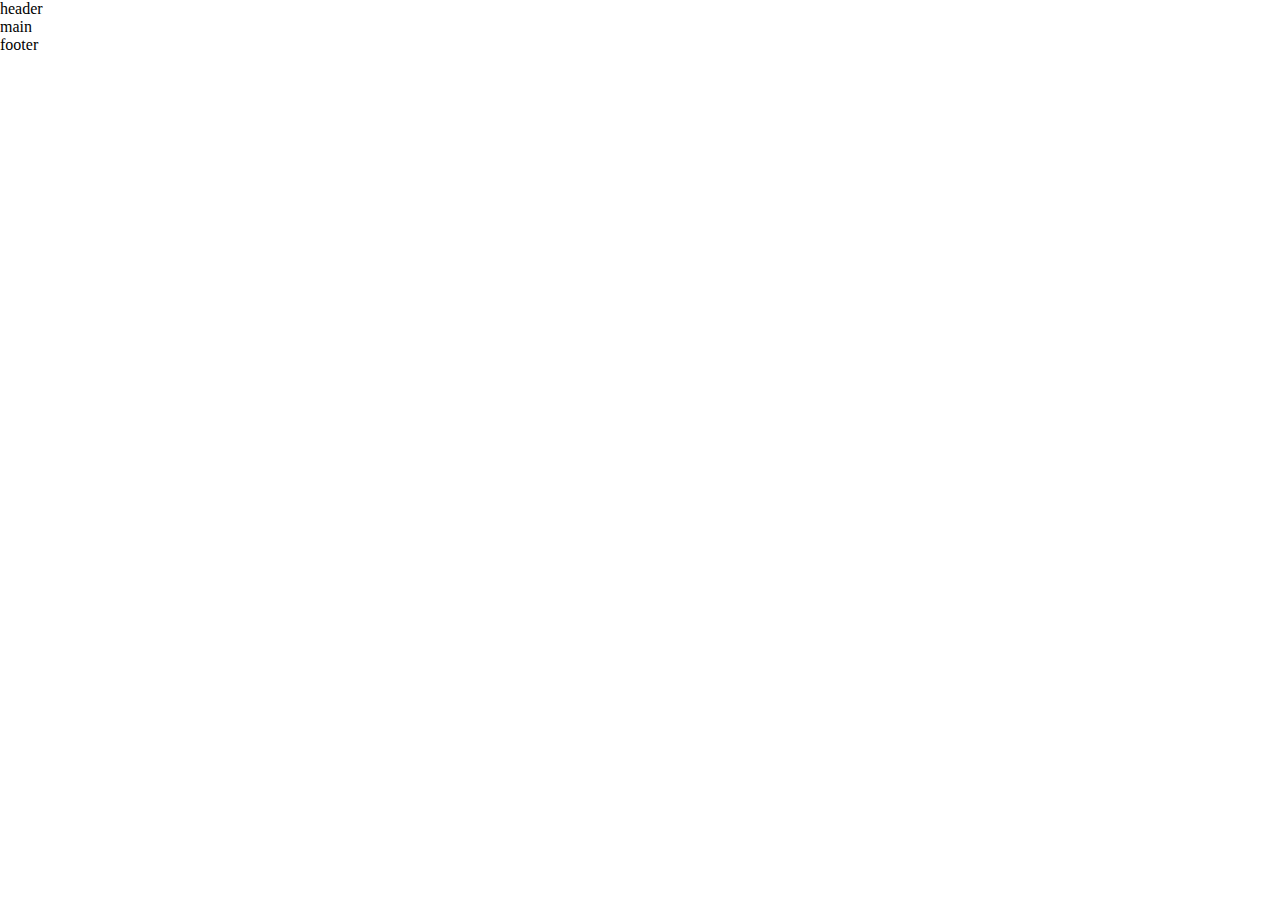
==== inde.html @ 0e10a0fa "htmlcss-dropbox" ====
<!DOCTYPE html>
<html lang="en">
<head>
  <meta charset="UTF-8">
  <meta http-equiv="X-UA-Compatible" content="IE=edge">
  <meta name="viewport" content="width=device-width, initial-scale=1.0">
  <link rel="stylesheet" href="css/style.css">
  <title>htmlcss-dropbox</title>
</head>

<body>

  <header> header </header>
  <main> main </main>
  <footer> footer </footer>
  
</body>

</html>
---- css/style.css ----
* {
  margin: 0;
  padding: 0;
  box-sizing: border-box;
}
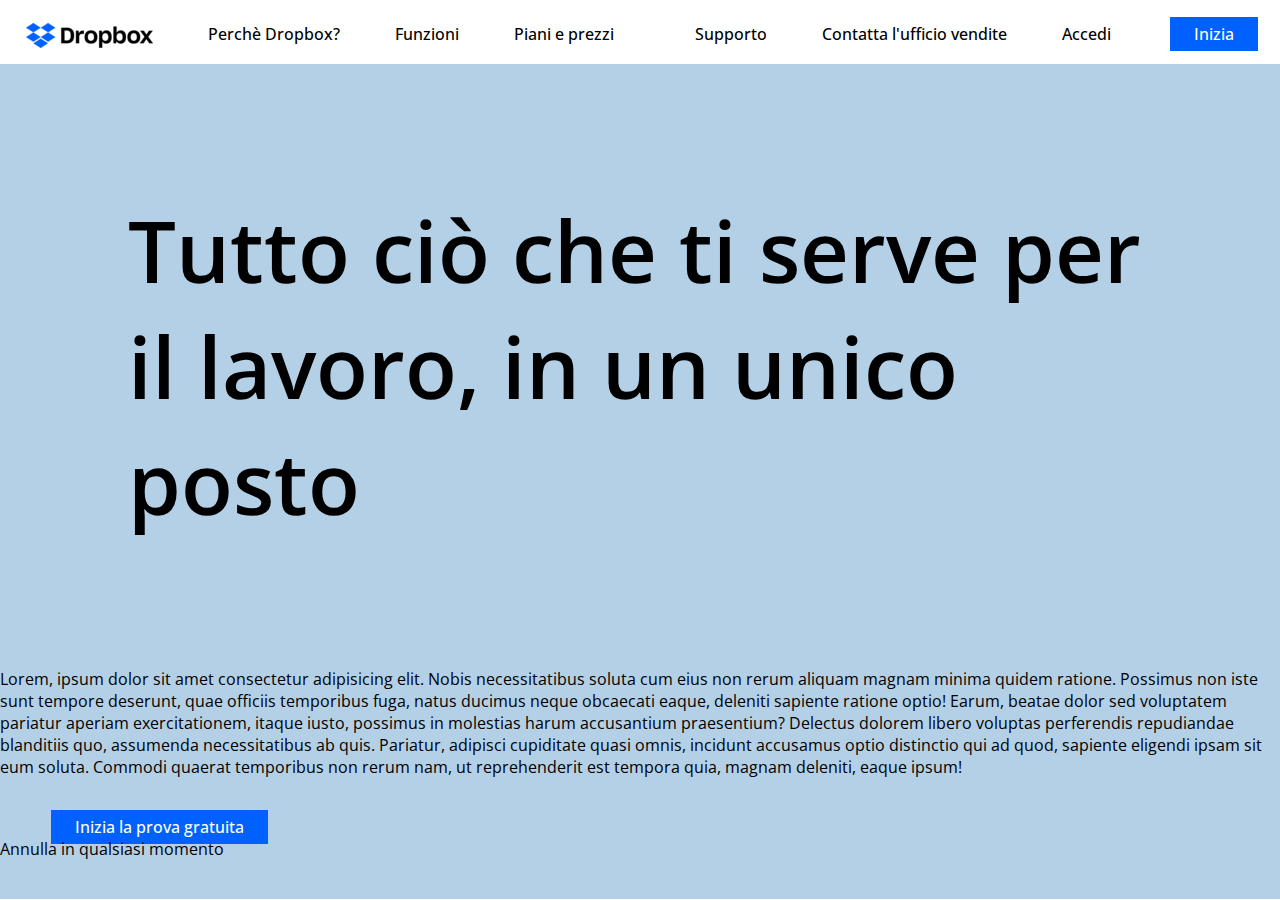
==== commit 8e4523df: "inizio jumbotron" ====
--- a/inde.html
+++ b/inde.html
@@ -4,16 +4,79 @@
   <meta charset="UTF-8">
   <meta http-equiv="X-UA-Compatible" content="IE=edge">
   <meta name="viewport" content="width=device-width, initial-scale=1.0">
+  <link rel="stylesheet" href="https://use.fontawesome.com/releases/v5.15.4/css/all.css" integrity="sha384-DyZ88mC6Up2uqS4h/KRgHuoeGwBcD4Ng9SiP4dIRy0EXTlnuz47vAwmeGwVChigm" crossorigin="anonymous">
   <link rel="stylesheet" href="css/style.css">
+  <link rel="preconnect" href="https://fonts.googleapis.com">
+  <link rel="preconnect" href="https://fonts.gstatic.com" crossorigin>
+  <link rel="preconnect" href="https://fonts.googleapis.com">
+  <link rel="preconnect" href="https://fonts.gstatic.com" crossorigin>
+  <link href="https://fonts.googleapis.com/css2?family=Open+Sans:wght@400;800&display=swap" rel="stylesheet">
+  <link href="https://fonts.googleapis.com/css2?family=Open+Sans&display=swap" rel="stylesheet">
   <title>htmlcss-dropbox</title>
 </head>
 
 <body>
 
-  <header> header </header>
-  <main> main </main>
-  <footer> footer </footer>
+  <header class="clearfix">
+    <section class="left">
+      <nav>
+        <ul>
+          <li>
+            <a class="logo" href="#">
+              <img src="img/logo-small.png" alt="Logo">
+            </a>
+          </li>
+          <li> <a href="#"> Perchè Dropbox? </a> </li>
+          <li> <a href="#"> Funzioni </a> </li>
+          <li> <a href="#"> Piani e prezzi </a> </li>
+        </ul>
+      </nav>
+    </section>
+    <section class="right">
+      <nav>
+        <ul>
+          <li> <a href="#"> Supporto </a> </li>
+          <li> <a href="#"> Contatta l'ufficio vendite </a> </li>
+          <li> <a href="#"> Accedi </a> </li>
+          <li> 
+            <div class="button">
+              <a  href="#"> Inizia </a>
+            </div>
+          </li>
+        </ul>
+       
+      </nav>
+      </section>
+  </header>
+
+  <section class="jumbotron clearfix">
+    <h1> 
+        Tutto ciò che ti serve per il lavoro, in un unico posto 
+    </h1>  
+    <div class="left-side">
+      <p>
+        Lorem, ipsum dolor sit amet consectetur adipisicing elit. Nobis necessitatibus soluta cum eius non rerum aliquam magnam minima quidem ratione. Possimus non iste sunt tempore deserunt, quae officiis temporibus fuga, natus ducimus neque obcaecati eaque, deleniti sapiente ratione optio! Earum, beatae dolor sed voluptatem pariatur aperiam exercitationem, itaque iusto, possimus in molestias harum accusantium praesentium? Delectus dolorem libero voluptas perferendis repudiandae blanditiis quo, assumenda necessitatibus ab quis. Pariatur, adipisci cupiditate quasi omnis, incidunt accusamus optio distinctio qui ad quod, sapiente eligendi ipsam sit eum soluta. Commodi quaerat temporibus non rerum nam, ut reprehenderit est tempora quia, magnam deleniti, eaque ipsum!
+      </p>
+      <div class="button">
+        <a  href="#"> Inizia la prova gratuita </a>
+      </div>
+      <p> Annulla in qualsiasi momento </p>
+      <div class="arrow">
+        <a href="#"><i class="fas fa-arrow-down"></i></a>
+      </div>
+    
+
+    </div>
+
+  
+  </section>
+
+  <main>  
+    
+  </main>
+
+  <footer>  </footer>
   
 </body>
 
-</html>
+</html>--- a/css/style.css
+++ b/css/style.css
@@ -4,3 +4,110 @@
   box-sizing: border-box;
 }
 
+html {
+  scroll-behavior: smooth;
+}
+
+body {
+  font-family: 'Open Sans', sans-serif;
+}
+
+.clearfix::after {
+  content: '';
+  display: table;
+  clear: both;
+}
+
+/* button */
+.button a{
+  color: white;
+  background-color: rgb(0,97,255);
+  padding: 6px 24px;
+}
+
+/* header */
+header {
+  position: fixed;
+  top: 0;
+  left: 0;
+  width: 100%;
+  height: 64px;
+  background-color: white;
+  z-index: 500;
+}
+
+.left, .right {
+  width: 50%;
+  line-height: 64px;
+}
+
+.left{
+  text-align: left;
+  float: left;
+}
+
+.right {
+  text-align: right;
+  float: right;
+}
+
+nav ul li{
+  display: inline-block;
+  list-style: none;
+}
+
+li, .button {
+  vertical-align: middle;
+  margin: 0 4%;
+}
+
+.logo img{
+  width: 100%;
+  vertical-align: middle;
+}
+
+a {
+  color: black;
+  font-size: 16px;
+  font-weight: 500;
+  text-decoration: none;
+}
+
+li:hover {
+  line-height: 64px;
+  border-bottom: 3px solid black;
+}
+
+/* jumbotron */
+.jumbotron {
+  width: 100%;
+  height: 100%;
+  background-color: rgb(180,208,231);
+  padding-top: 64px;
+}
+
+h1 {
+  font-size: 85px;
+  font-weight: 600;
+  margin: 10% ;
+}
+
+.arrow i {
+  font-size: 48px;
+}
+
+.left-side>p {
+  margin-bottom: 3%;
+}
+
+.left-side {
+  float:left;
+}
+
+
+
+
+
+
+
+
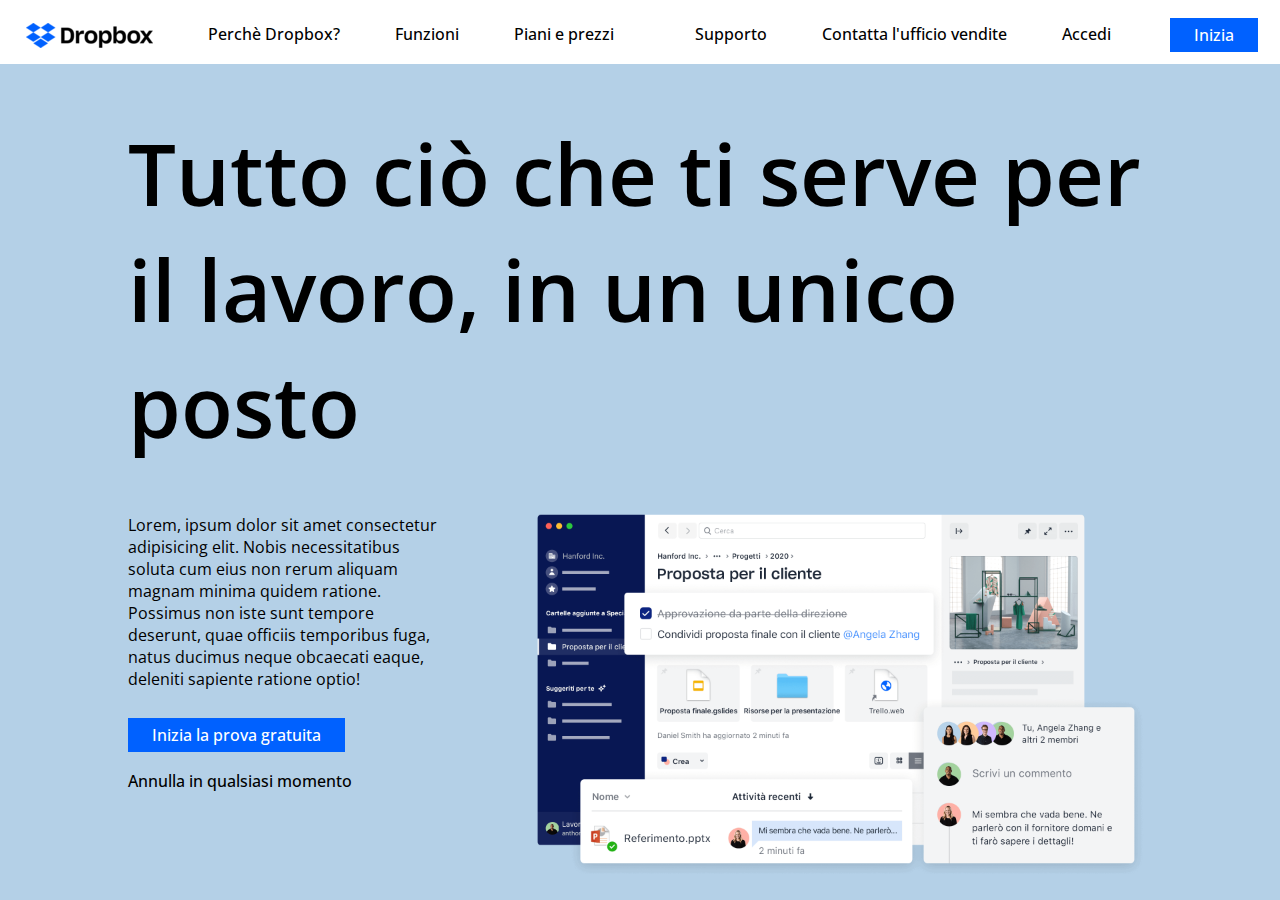
==== commit 0f6455c7: "jumbotron terminato" ====
--- a/inde.html
+++ b/inde.html
@@ -16,8 +16,10 @@
 </head>
 
 <body>
+  <!-- header -->
+  <header class="clearfix">
 
-  <header class="clearfix">
+    <!-- left secttion of the navigation bar -->
     <section class="left">
       <nav>
         <ul>
@@ -32,6 +34,8 @@
         </ul>
       </nav>
     </section>
+
+    <!-- right section of the navigation bar -->
     <section class="right">
       <nav>
         <ul>
@@ -39,36 +43,40 @@
           <li> <a href="#"> Contatta l'ufficio vendite </a> </li>
           <li> <a href="#"> Accedi </a> </li>
           <li> 
-            <div class="button">
-              <a  href="#"> Inizia </a>
-            </div>
+            <a class="button btn" href="#"> Inizia </a>
           </li>
         </ul>
-       
       </nav>
-      </section>
+    </section>
   </header>
 
+  <!-- jumbotron -->
   <section class="jumbotron clearfix">
     <h1> 
         Tutto ciò che ti serve per il lavoro, in un unico posto 
     </h1>  
-    <div class="left-side">
+
+    <!-- left side of the jumbotron with text, cta and arrow -->
+    <div class="left-jumbo">
+      <p class="text-left-jumbo">
+        Lorem, ipsum dolor sit amet consectetur adipisicing elit. Nobis necessitatibus soluta cum eius non rerum aliquam magnam minima quidem ratione. Possimus non iste sunt tempore deserunt, quae officiis temporibus fuga, natus ducimus neque obcaecati eaque, deleniti sapiente ratione optio! 
+      </p>
+      <div class="cta-jumbo">
+        <a class="button btn-jumbo" href="#"> Inizia la prova gratuita <a>
+      </div>
+      <p class="text-left-jumbo">
+        Annulla in qualsiasi momento 
       <p>
-        Lorem, ipsum dolor sit amet consectetur adipisicing elit. Nobis necessitatibus soluta cum eius non rerum aliquam magnam minima quidem ratione. Possimus non iste sunt tempore deserunt, quae officiis temporibus fuga, natus ducimus neque obcaecati eaque, deleniti sapiente ratione optio! Earum, beatae dolor sed voluptatem pariatur aperiam exercitationem, itaque iusto, possimus in molestias harum accusantium praesentium? Delectus dolorem libero voluptas perferendis repudiandae blanditiis quo, assumenda necessitatibus ab quis. Pariatur, adipisci cupiditate quasi omnis, incidunt accusamus optio distinctio qui ad quod, sapiente eligendi ipsam sit eum soluta. Commodi quaerat temporibus non rerum nam, ut reprehenderit est tempora quia, magnam deleniti, eaque ipsum!
-      </p>
-      <div class="button">
-        <a  href="#"> Inizia la prova gratuita </a>
-      </div>
-      <p> Annulla in qualsiasi momento </p>
+      
       <div class="arrow">
         <a href="#"><i class="fas fa-arrow-down"></i></a>
       </div>
-    
-
     </div>
 
-  
+    <!-- right side of the jumbotron with the big image which goes out of the frame -->
+    <div class="right-jumbo">
+      <img src="./img/jumbo.png" alt="B2C">
+    </div>
   </section>
 
   <main>  
--- a/css/style.css
+++ b/css/style.css
@@ -19,7 +19,7 @@
 }
 
 /* button */
-.button a{
+.button {
   color: white;
   background-color: rgb(0,97,255);
   padding: 6px 24px;
@@ -78,36 +78,54 @@
   border-bottom: 3px solid black;
 }
 
+.btn:hover{
+  background-color: rgba(0,97,255,.5);
+}
+
 /* jumbotron */
 .jumbotron {
   width: 100%;
-  height: 100%;
+  height: 900px;
   background-color: rgb(180,208,231);
   padding-top: 64px;
+}
+
+.left-jumbo {
+  width: 25%;
+  float: left;
+  margin-left: 10%;
+}
+
+.right-jumbo {
+  text-align: left;
+  width: 50%;
+  float: right;
+  margin-right: 10%;
+}
+
+.right-jumbo img {
+  width: 100%;
 }
 
 h1 {
   font-size: 85px;
   font-weight: 600;
-  margin: 10% ;
+  margin: 4% 10% 4% 10%;
 }
 
 .arrow i {
   font-size: 48px;
 }
 
-.left-side>p {
-  margin-bottom: 3%;
+.cta-jumbo, .btn-jumbo{
+  margin-left: 0;
+  margin-bottom: 24px;
 }
 
-.left-side {
-  float:left;
+.text-left-jumbo {
+  margin-bottom: 10%;
 }
 
-
-
-
-
-
-
-
+.btn-jumbo:hover {
+  background-color: rgba(0,97,255,.5);
+}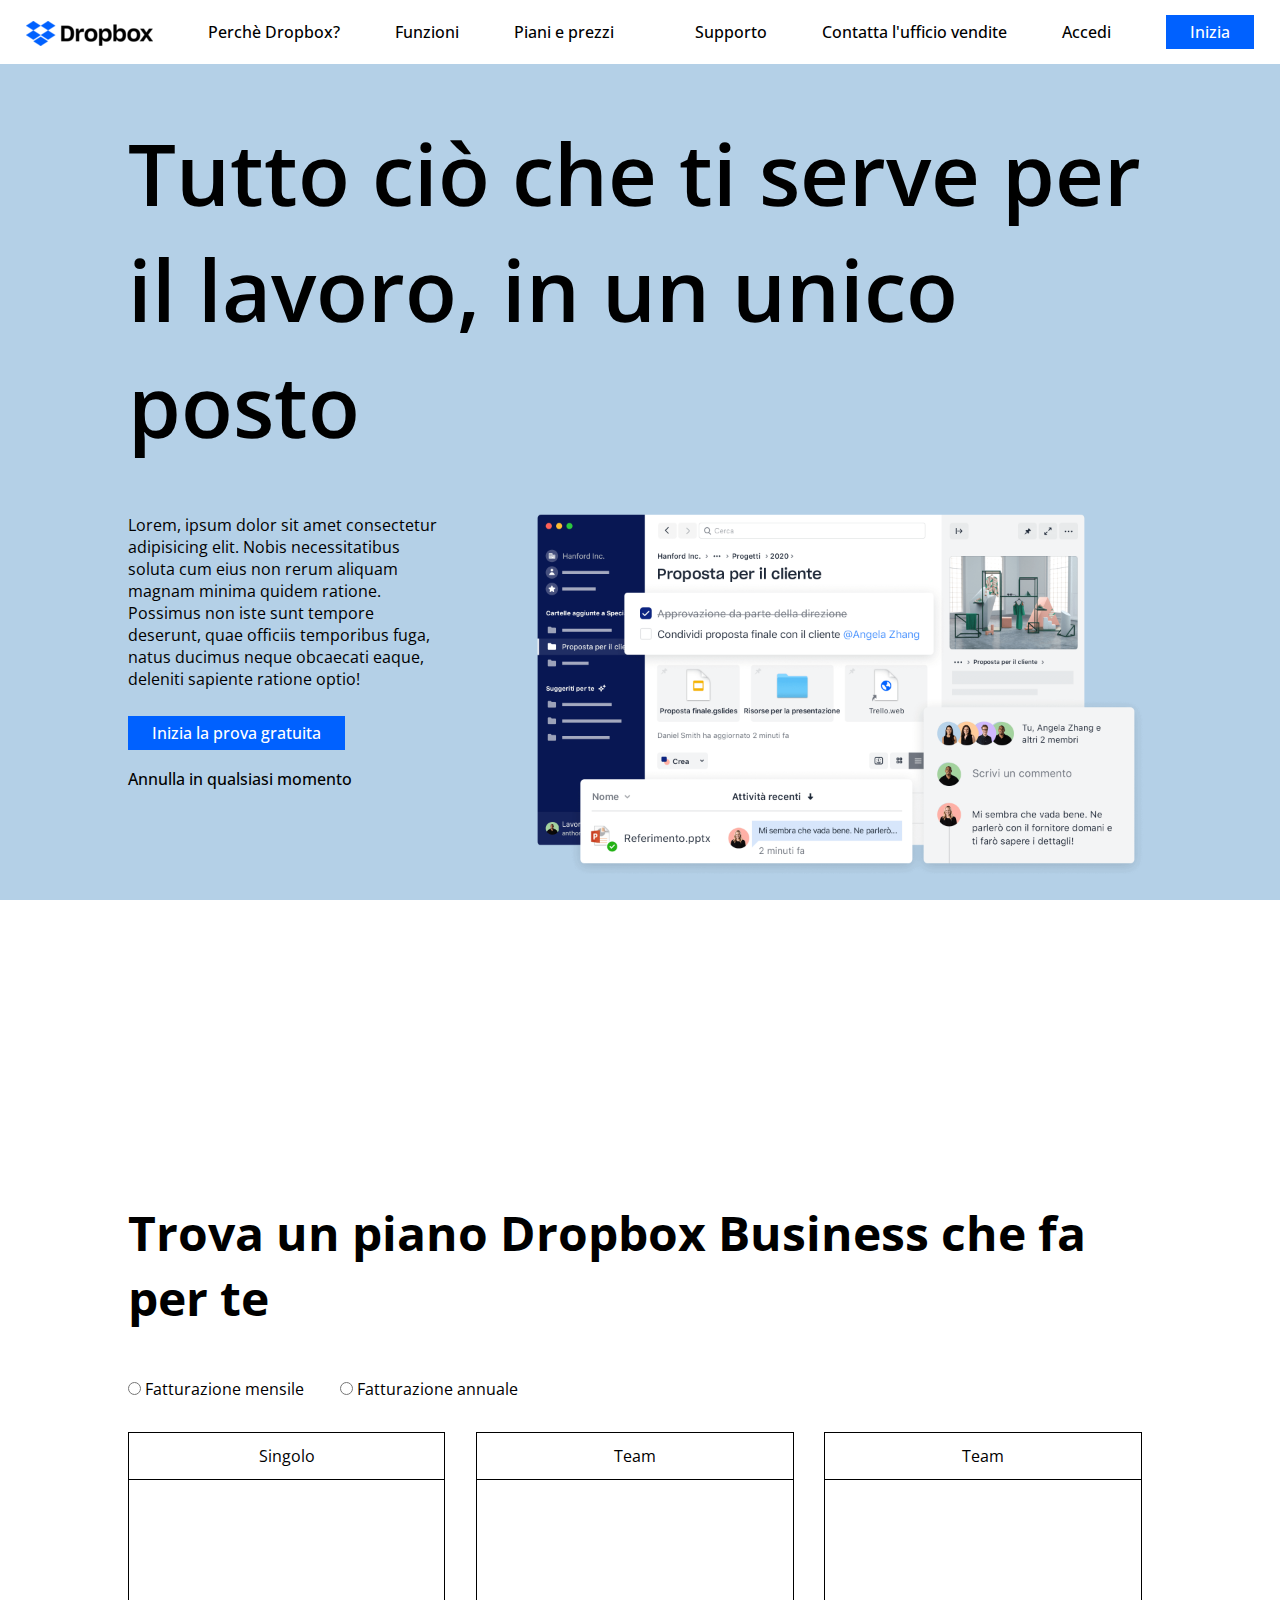
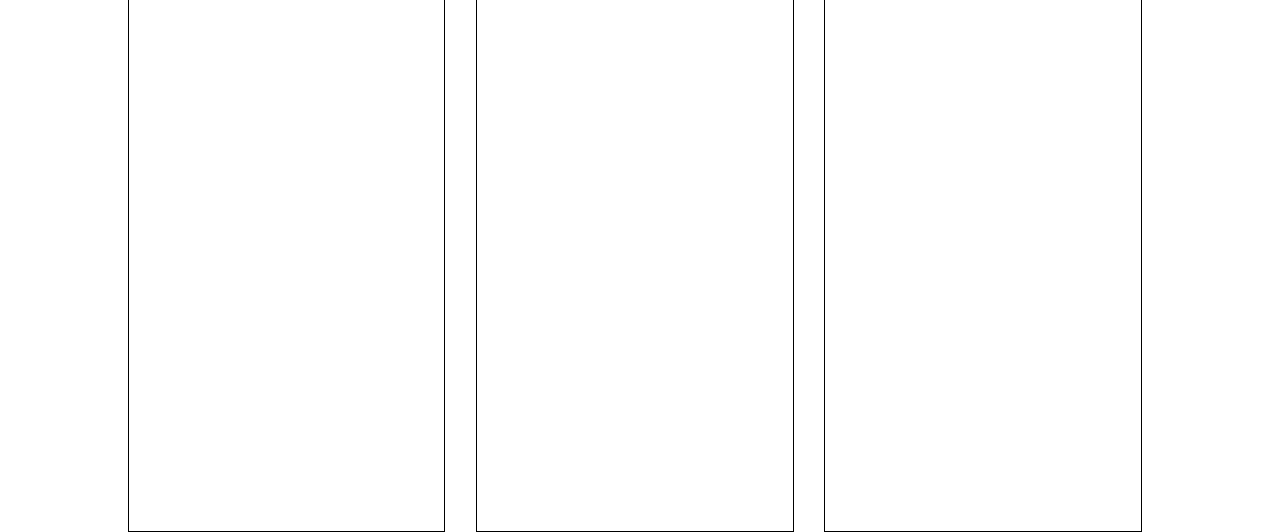
==== commit 76c16112: "colonne main" ====
--- a/inde.html
+++ b/inde.html
@@ -23,7 +23,7 @@
     <section class="left">
       <nav>
         <ul>
-          <li>
+          <li class="disabled">
             <a class="logo" href="#">
               <img src="img/logo-small.png" alt="Logo">
             </a>
@@ -42,7 +42,7 @@
           <li> <a href="#"> Supporto </a> </li>
           <li> <a href="#"> Contatta l'ufficio vendite </a> </li>
           <li> <a href="#"> Accedi </a> </li>
-          <li> 
+          <li class="disabled"> 
             <a class="button btn" href="#"> Inizia </a>
           </li>
         </ul>
@@ -79,8 +79,38 @@
     </div>
   </section>
 
+  <!-- main -->
   <main>  
-    
+    <!-- section of second title and radio buttons -->
+    <section class="top-main">
+      <h2> Trova un piano Dropbox Business che fa per te </h2>
+      <div class="choice">
+        <span><input type="radio"> Fatturazione mensile</span>
+        <span><input type="radio"> Fatturazione annuale</span>
+      </div>
+    </section>
+
+    <!-- row with inside 3 columns prices -->
+    <section class="row clearfix">
+      <div class="column col-left">
+        <div class="col-title">
+          <i class="far fa-user"></i>
+          <span>Singolo</span>
+        </div>
+      </div>
+      <div class="column col-middle">
+        <div class="col-title">
+          <i class="far fa-building"></i>
+          <span>Team</span>
+        </div>
+      </div>
+      <div class="column col-right">
+        <div class="col-title">
+          <i class="far fa-building"></i>
+          <span>Team</span>
+        </div>
+      </div>
+    </section>
   </main>
 
   <footer>  </footer>
--- a/css/style.css
+++ b/css/style.css
@@ -23,6 +23,14 @@
   color: white;
   background-color: rgb(0,97,255);
   padding: 6px 24px;
+}
+
+.button.btn:hover{
+  background-color: rgba(0,97,255,.5);
+}
+
+.button.btn-jumbo:hover {
+  background-color: rgba(0,97,255,.5);
 }
 
 /* header */
@@ -56,8 +64,7 @@
   list-style: none;
 }
 
-li, .button {
-  vertical-align: middle;
+li {
   margin: 0 4%;
 }
 
@@ -75,11 +82,11 @@
 
 li:hover {
   line-height: 64px;
-  border-bottom: 3px solid black;
+  border-bottom: 4px solid black;
 }
 
-.btn:hover{
-  background-color: rgba(0,97,255,.5);
+.disabled {
+  border-bottom: none !important; 
 }
 
 /* jumbotron */
@@ -126,6 +133,49 @@
   margin-bottom: 10%;
 }
 
-.btn-jumbo:hover {
-  background-color: rgba(0,97,255,.5);
+/* main */
+main {
+  width: 100%;
+}
+
+.top-main {
+  width: 80%;
+  margin: 0 auto;
+}
+
+h2 {
+  font-size: 48px;
+  margin-top: 300px;
+  margin-bottom: 48px;
+}
+
+.choice {
+  margin-bottom: 32px;
+}
+
+.choice>span {
+  margin-right: 32px;
+}
+
+.row {
+  width: 80%;
+  margin: 0 auto;
+}
+
+.column {
+  width: 31%;
+  height: 700px;
+  border: 1px solid black;
+  float: left;
+}
+
+.col-left, .col-middle {
+  margin-right: 3%;
+}
+
+.col-title {
+  text-align: center;
+  width: 100%;
+  border-bottom: 1px solid black;
+  padding: 12px 0;
 }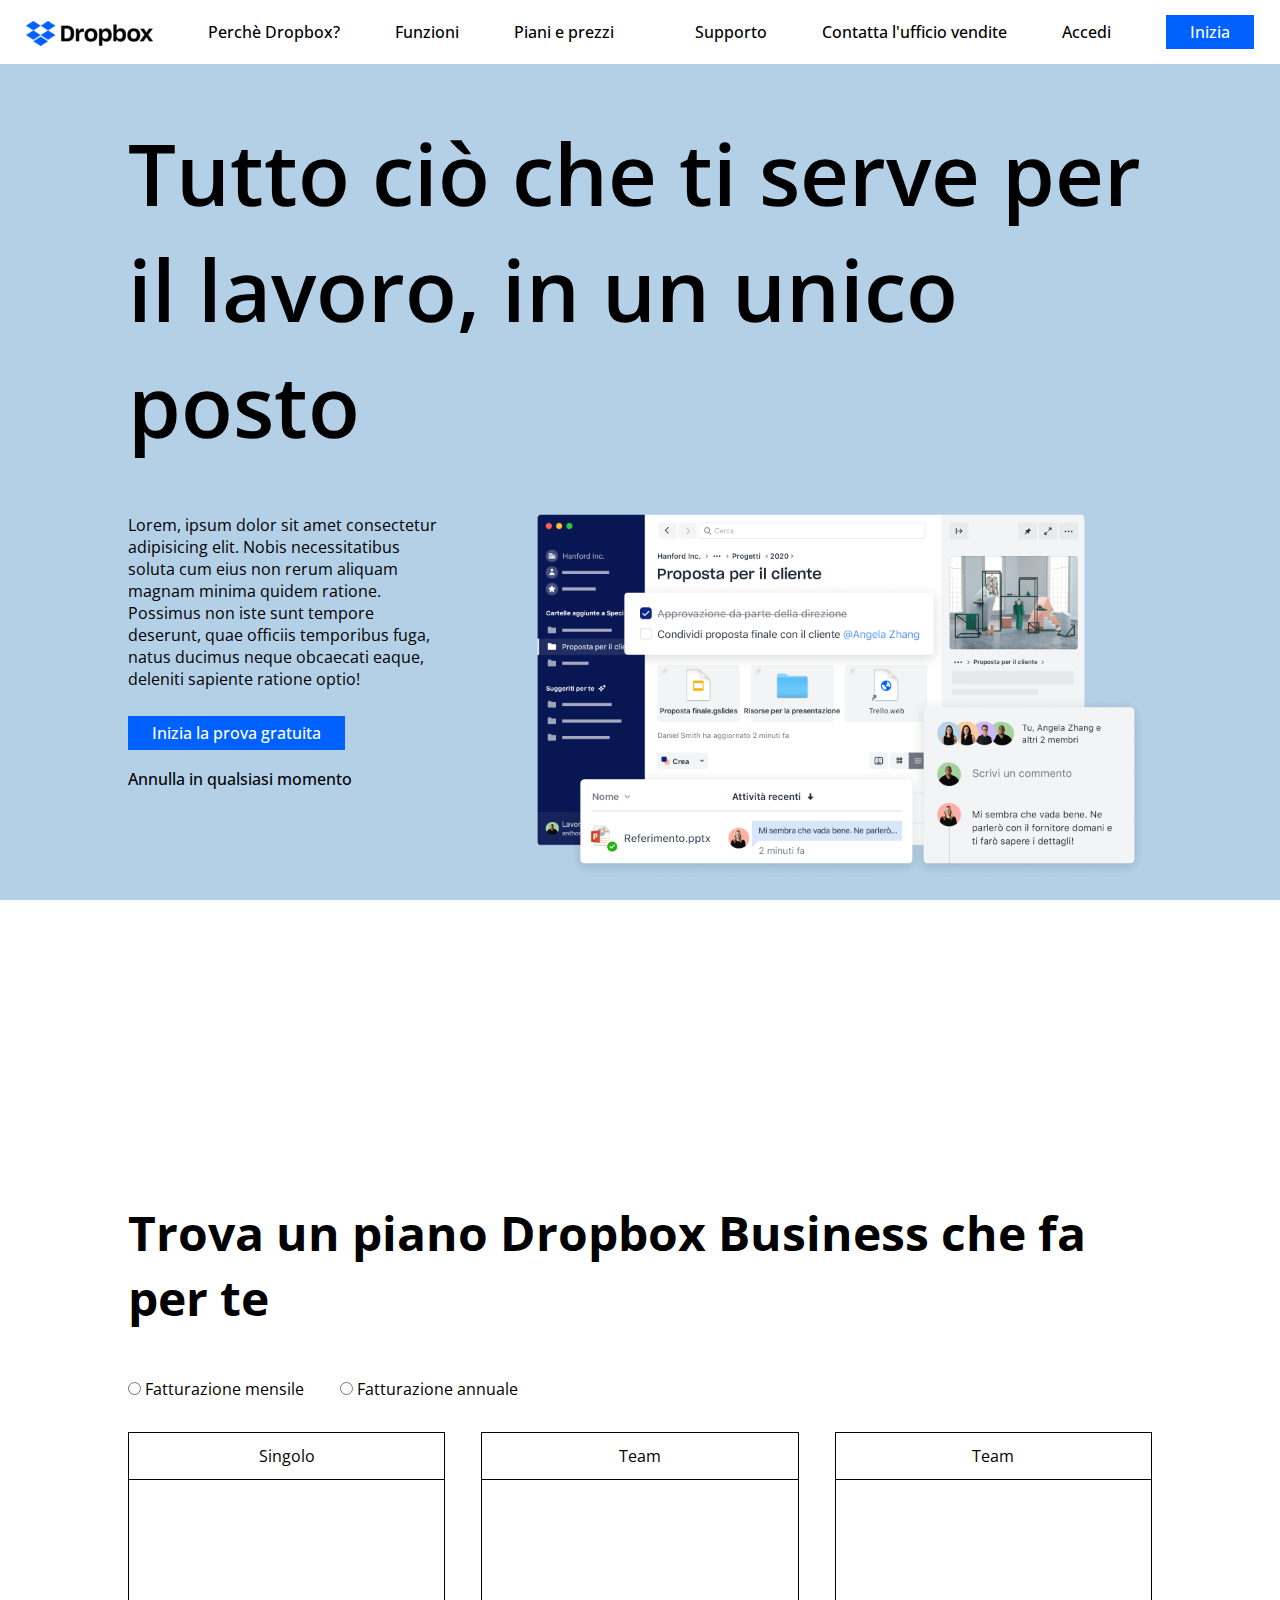
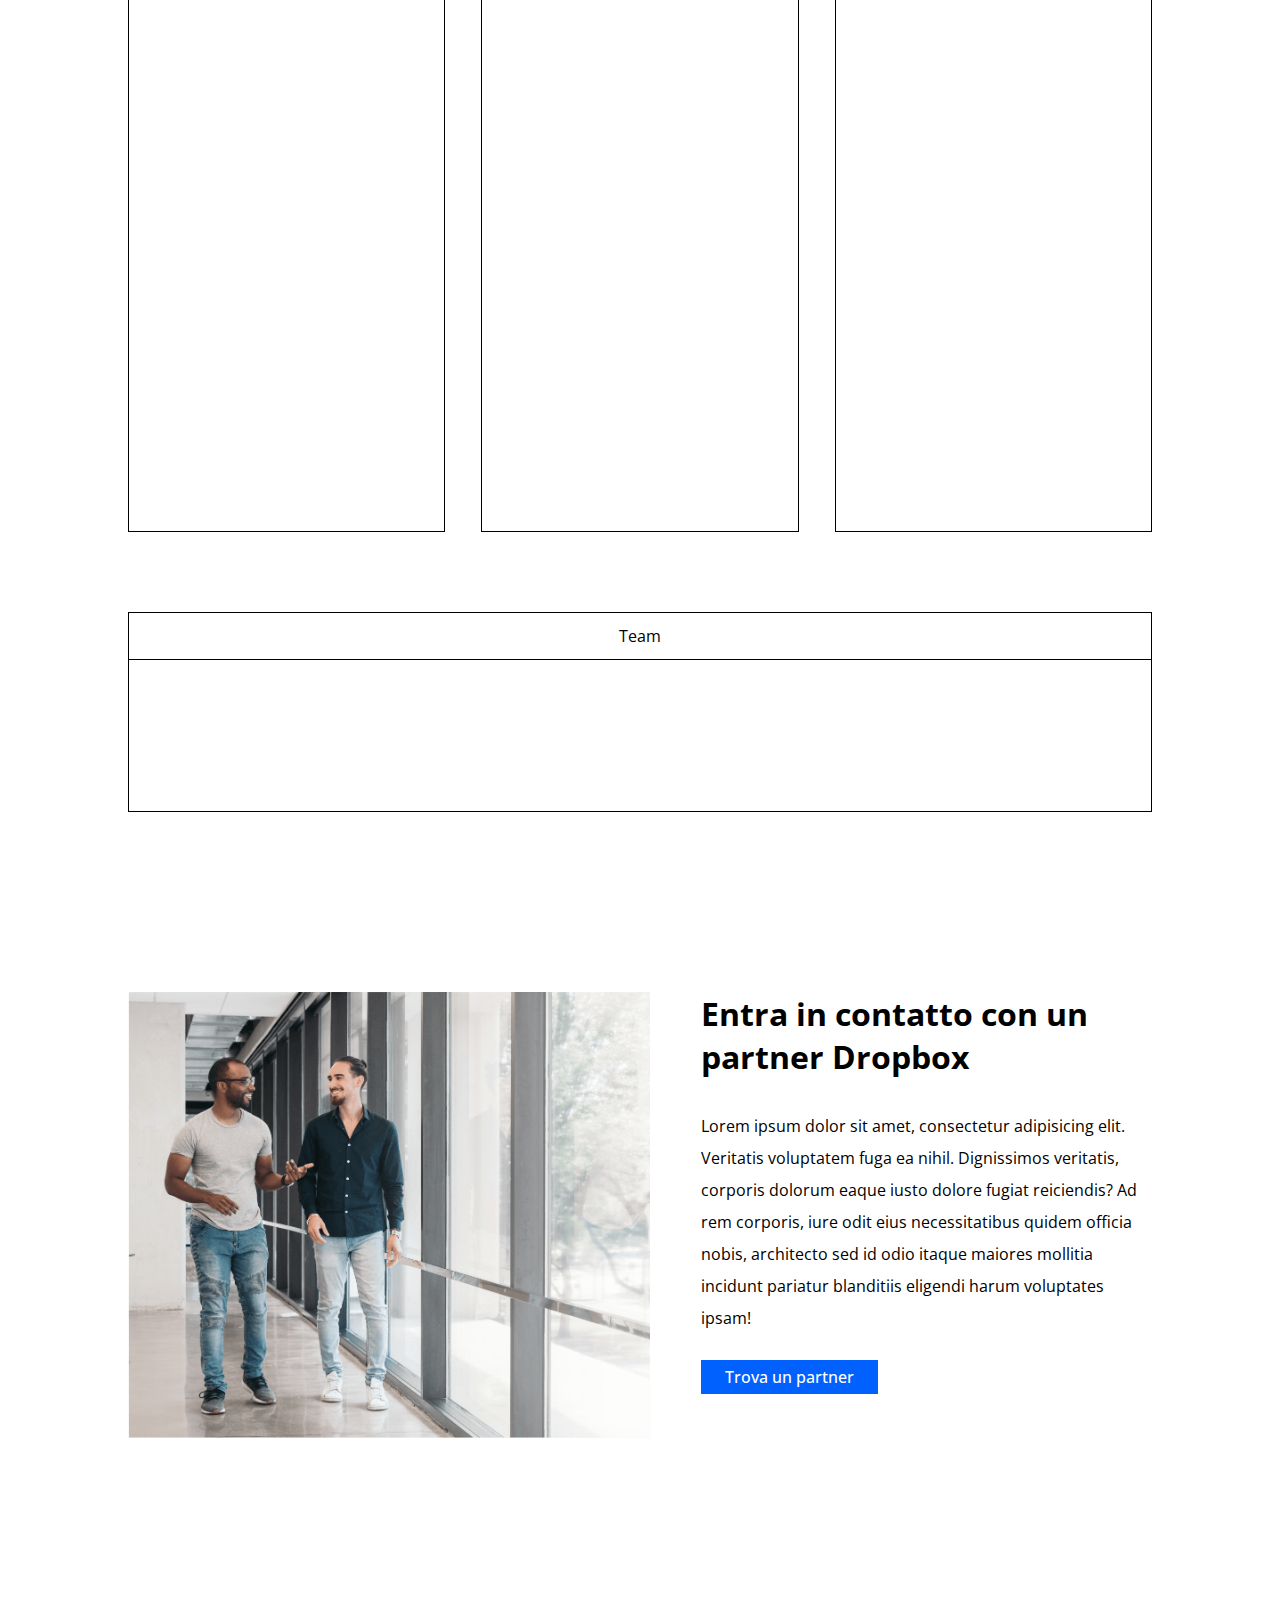
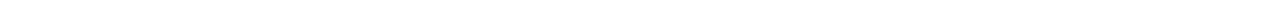
==== commit 54faed72: "main parte business" ====
--- a/inde.html
+++ b/inde.html
@@ -80,7 +80,8 @@
   </section>
 
   <!-- main -->
-  <main>  
+  <main class="container">  
+    
     <!-- section of second title and radio buttons -->
     <section class="top-main">
       <h2> Trova un piano Dropbox Business che fa per te </h2>
@@ -111,6 +112,34 @@
         </div>
       </div>
     </section>
+
+    <!-- box under the row -->
+    <section>
+    <div class="under-row">
+      <div class="col-title">
+        <i class="far fa-building"></i>
+        <span>Team</span>
+      </div>
+    </div>
+    </section>
+
+    <!-- section to contat business partner -->
+    <section class="contacting clearfix">
+      <div class="talking-guys">
+        <img src="img/partner.png" alt="Talking guys">
+      </div>
+      <div class="text-guys">
+        <h3> Entra in contatto con un partner Dropbox </h3>
+        <p>
+          Lorem ipsum dolor sit amet, consectetur adipisicing elit. Veritatis voluptatem fuga ea nihil. Dignissimos veritatis, corporis dolorum eaque iusto dolore fugiat reiciendis? Ad rem corporis, iure odit eius necessitatibus quidem officia nobis, architecto sed id odio itaque maiores mollitia incidunt pariatur blanditiis eligendi harum voluptates ipsam!
+        </p>
+        <div>
+          <a class="button" href="#"> Trova un partner </a>
+        </div>
+      </div>
+    </section>
+
+
   </main>
 
   <footer>  </footer>
--- a/css/style.css
+++ b/css/style.css
@@ -134,34 +134,27 @@
 }
 
 /* main */
-main {
-  width: 100%;
-}
-
-.top-main {
+.container{
   width: 80%;
   margin: 0 auto;
 }
 
+/* top part of the main */
+.top-main {
+  margin: 300px auto 32px auto;
+}
+
 h2 {
   font-size: 48px;
-  margin-top: 300px;
   margin-bottom: 48px;
 }
 
-.choice {
-  margin-bottom: 32px;
-}
-
 .choice>span {
+  display: inline-block;
   margin-right: 32px;
 }
 
-.row {
-  width: 80%;
-  margin: 0 auto;
-}
-
+/* row section with columns*/
 .column {
   width: 31%;
   height: 700px;
@@ -170,7 +163,7 @@
 }
 
 .col-left, .col-middle {
-  margin-right: 3%;
+  margin-right: 3.5%;
 }
 
 .col-title {
@@ -178,4 +171,47 @@
   width: 100%;
   border-bottom: 1px solid black;
   padding: 12px 0;
-}+}
+
+/* box under the row */
+.under-row {
+  height: 200px;
+  border: 1px solid black;
+  margin-top: 80px;
+}
+
+/* section to contact partners */
+.contacting {
+  display: inline-block;
+  margin: 180px 0;
+}
+
+.talking-guys img {
+  width: 100%;
+  vertical-align: middle;
+}
+
+.talking-guys, .text-guys {
+  display: inline-block;
+  float: left;
+}
+
+.talking-guys {
+  width: 51%;
+  margin-right: 5%;
+}
+
+.text-guys {
+  width: 44%;
+  
+}
+
+h3 {
+ font-size: 32px;
+ margin-bottom: 32px;
+}
+
+.text-guys p {
+  margin-bottom: 32px;
+  line-height: 32px;
+}
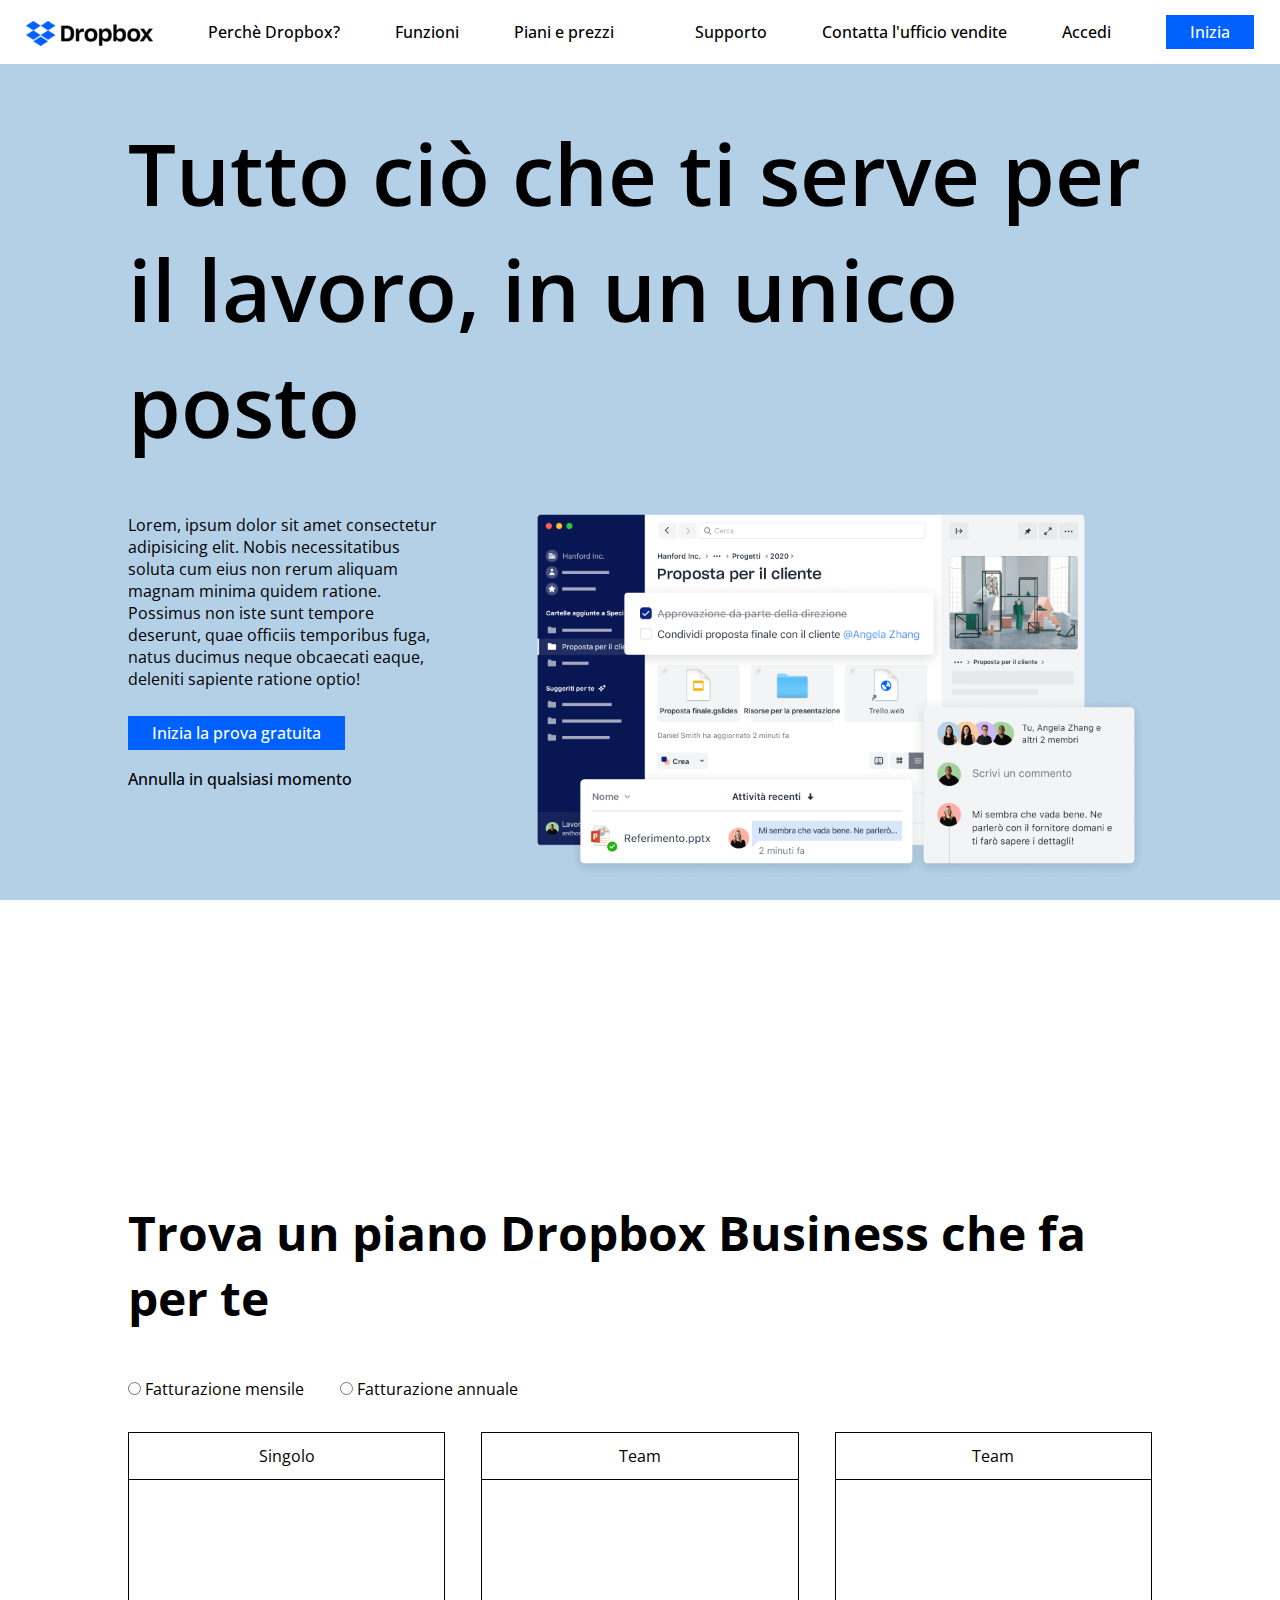
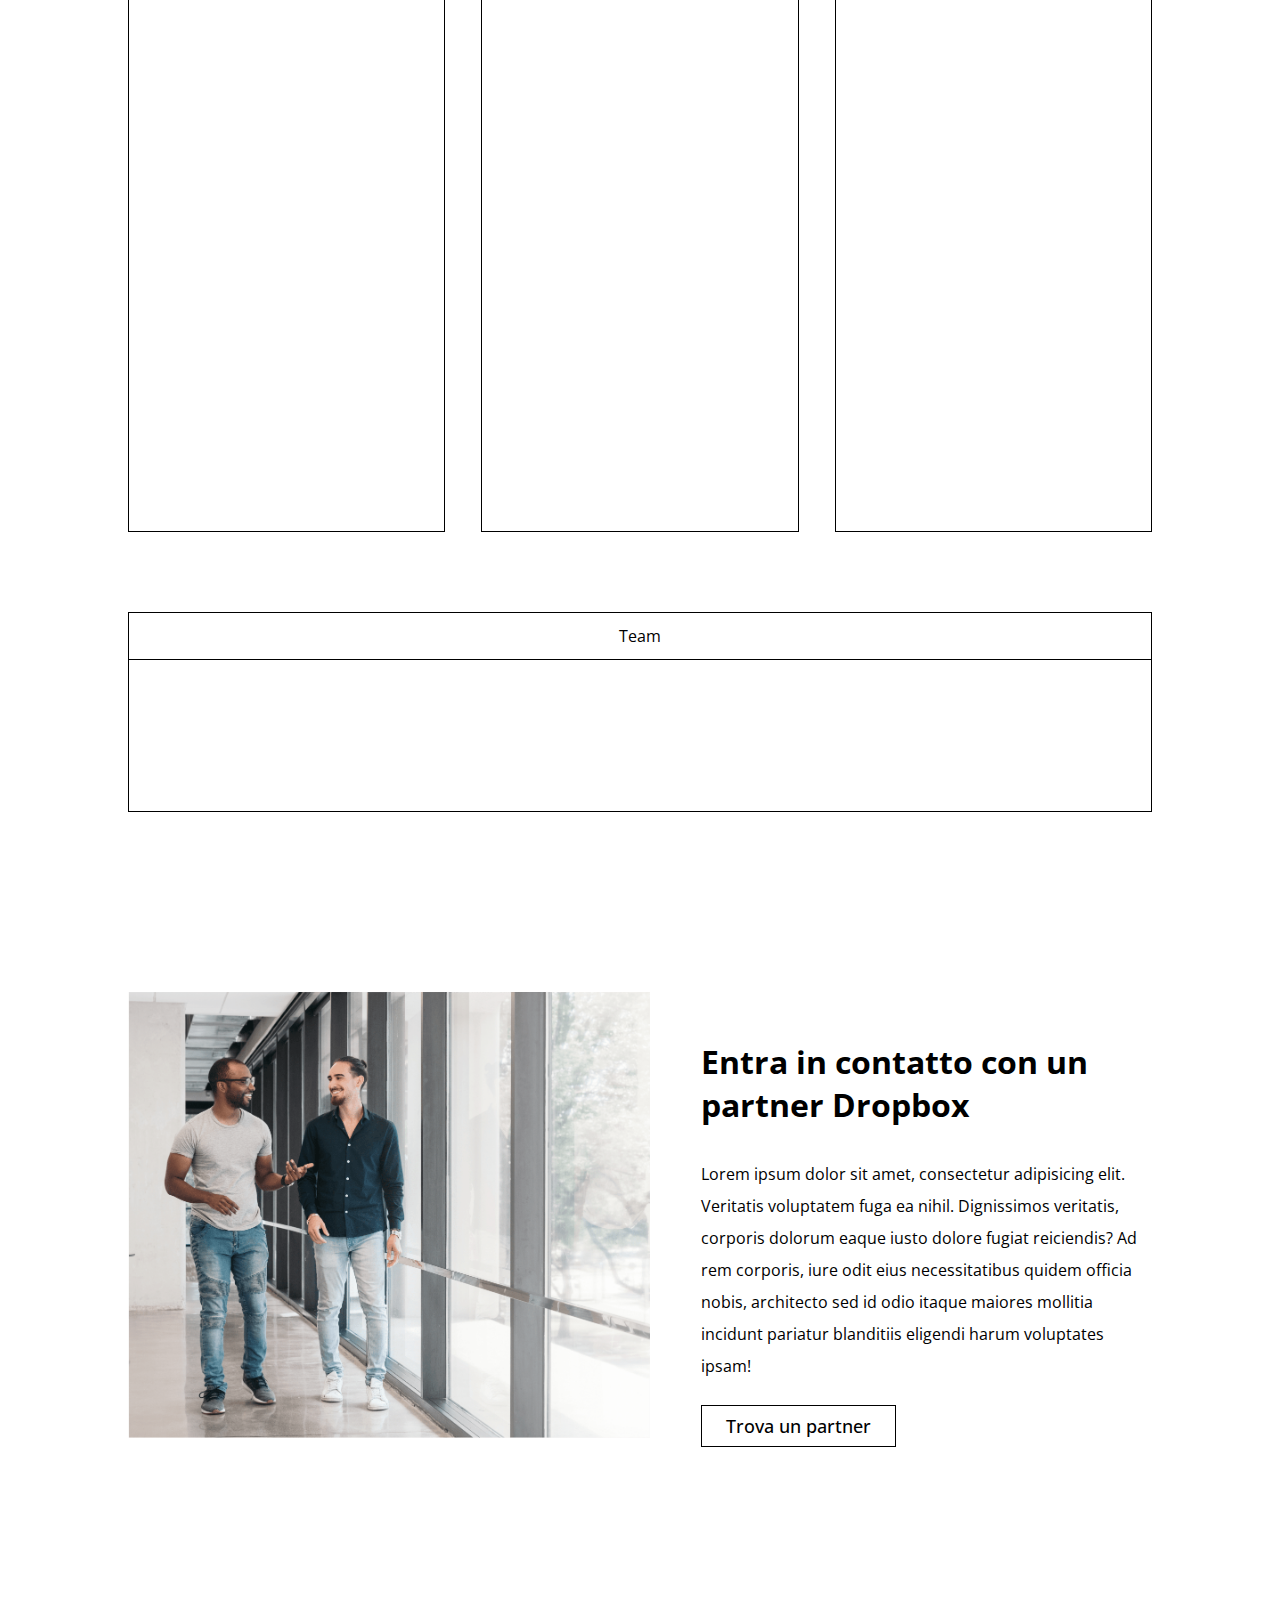
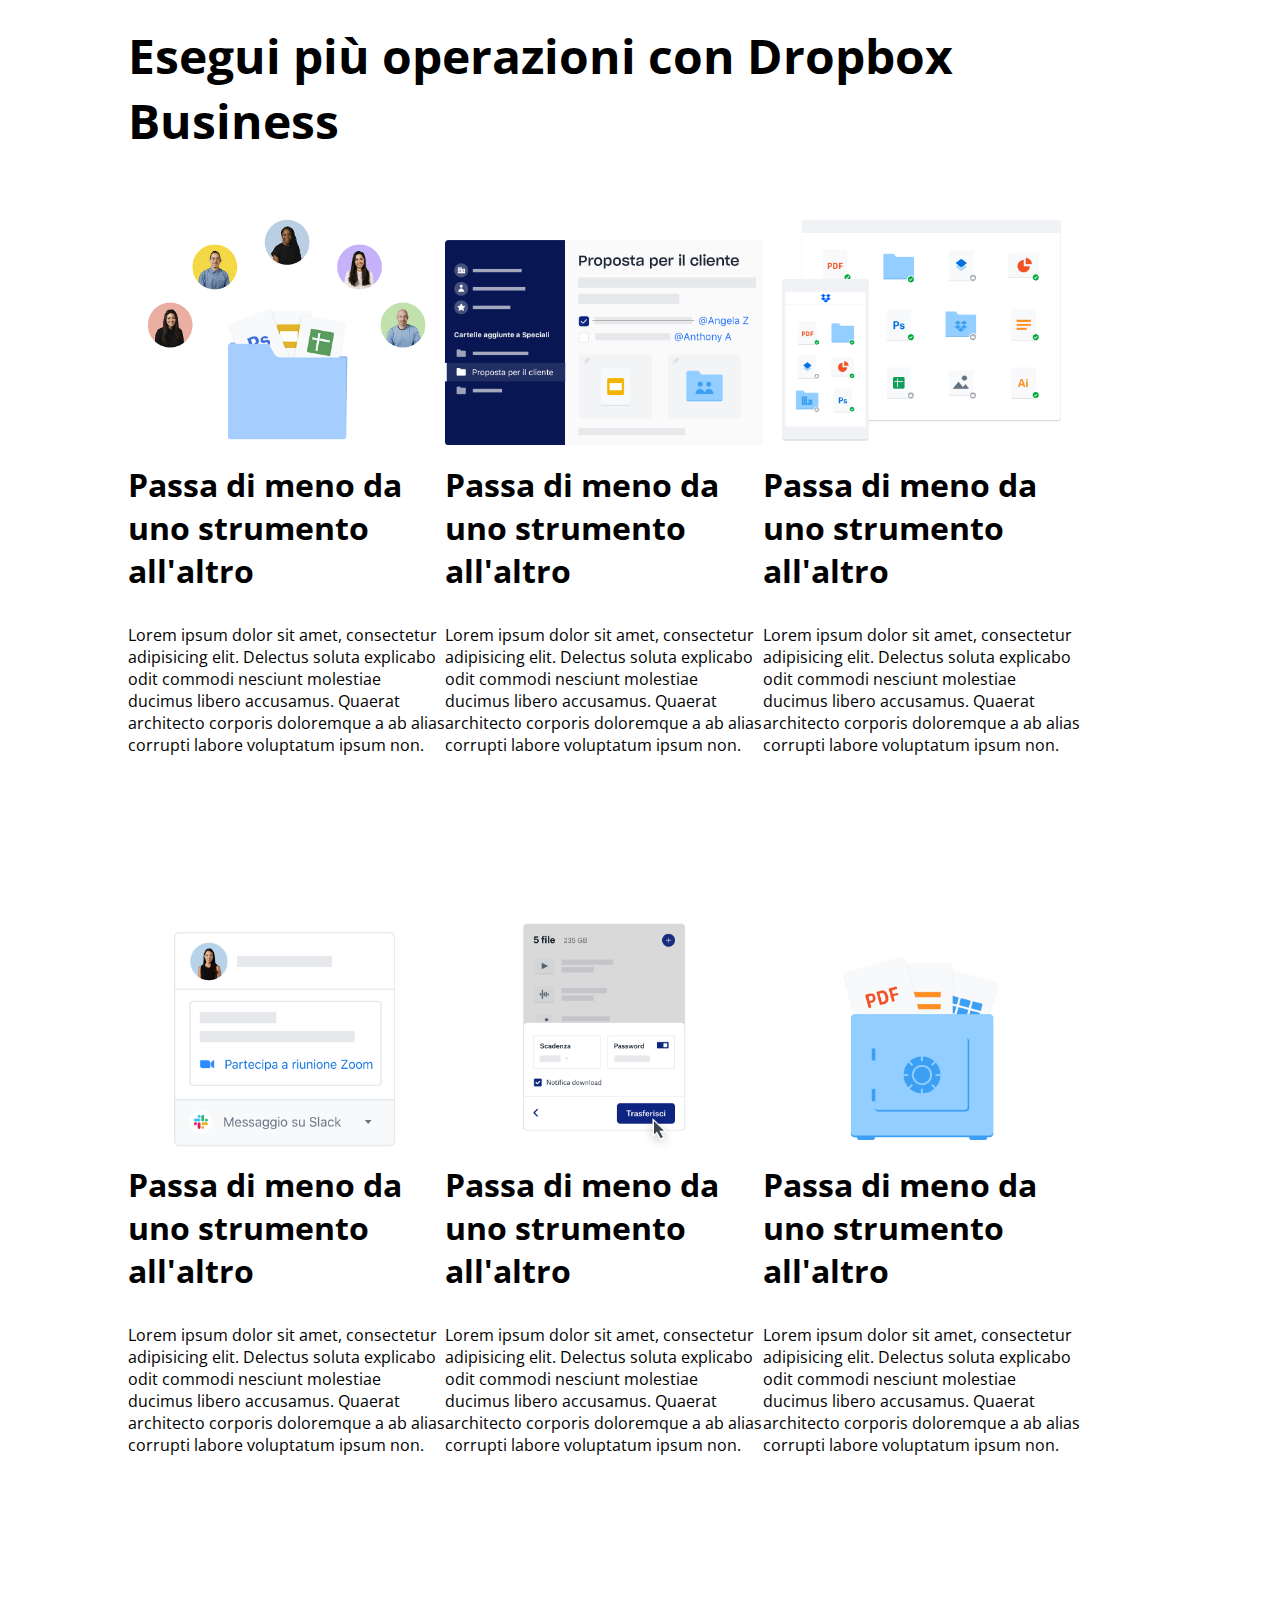
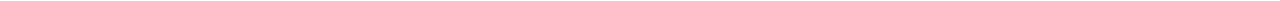
==== commit c7e8e8b9: "sezione dropbox businee" ====
--- a/inde.html
+++ b/inde.html
@@ -126,17 +126,85 @@
     <!-- section to contat business partner -->
     <section class="contacting clearfix">
       <div class="talking-guys">
-        <img src="img/partner.png" alt="Talking guys">
+          <img src="img/partner.png" alt="Talking guys">
       </div>
       <div class="text-guys">
         <h3> Entra in contatto con un partner Dropbox </h3>
         <p>
           Lorem ipsum dolor sit amet, consectetur adipisicing elit. Veritatis voluptatem fuga ea nihil. Dignissimos veritatis, corporis dolorum eaque iusto dolore fugiat reiciendis? Ad rem corporis, iure odit eius necessitatibus quidem officia nobis, architecto sed id odio itaque maiores mollitia incidunt pariatur blanditiis eligendi harum voluptates ipsam!
         </p>
-        <div>
-          <a class="button" href="#"> Trova un partner </a>
-        </div>
-      </div>
+        <a class="button btn-business" href="#"> Trova un partner </a>
+      </div>
+    </section>
+
+    <!-- section of the business part width 6 part of image and texts (Esegui più operazioni con Dropbox Business) -->
+    <section>
+      <h2> Esegui più operazioni con Dropbox Business </h2>
+
+      <section class="row-second clearfix">
+
+        <div class="column col-business-one">
+          <div class="col-pic">
+            <img src="img/business-feature-switching-tools.png" alt="Switching">
+          </div>
+          <h3> Passa di meno da uno strumento all'altro </h3>
+          <p>
+            Lorem ipsum dolor sit amet, consectetur adipisicing elit. Delectus soluta explicabo odit commodi nesciunt molestiae ducimus libero accusamus. Quaerat architecto corporis doloremque a ab alias corrupti labore voluptatum ipsum non.
+          </p>
+        </div>
+
+        <div class="column ">
+          <div class="col-pic">
+            <img src="img/business-feature-coordinate-it.png" alt="Coordinate">
+          </div>
+          <h3> Passa di meno da uno strumento all'altro </h3>
+          <p>
+            Lorem ipsum dolor sit amet, consectetur adipisicing elit. Delectus soluta explicabo odit commodi nesciunt molestiae ducimus libero accusamus. Quaerat architecto corporis doloremque a ab alias corrupti labore voluptatum ipsum non.
+          </p>
+        </div>
+
+        <div class="column ">
+          <div class="col-pic">
+            <img src="img/business-feature-multi-device.png" alt="Multi device">
+          </div>
+          <h3> Passa di meno da uno strumento all'altro </h3>
+          <p>
+            Lorem ipsum dolor sit amet, consectetur adipisicing elit. Delectus soluta explicabo odit commodi nesciunt molestiae ducimus libero accusamus. Quaerat architecto corporis doloremque a ab alias corrupti labore voluptatum ipsum non.
+          </p>
+        </div>  
+
+        <div class="column col-business">
+          <div class="col-pic">
+            <img src="img/business-feature-integrations-it.png" alt="Integretion">
+          </div>
+          <h3> Passa di meno da uno strumento all'altro </h3>
+          <p>
+            Lorem ipsum dolor sit amet, consectetur adipisicing elit. Delectus soluta explicabo odit commodi nesciunt molestiae ducimus libero accusamus. Quaerat architecto corporis doloremque a ab alias corrupti labore voluptatum ipsum non.
+          </p>
+        </div>
+
+        <div class="column ">
+          <div class="col-pic">
+            <img src="img/business-feature-send-files-it.png" alt="Send file">
+          </div>
+          <h3> Passa di meno da uno strumento all'altro </h3>
+          <p>
+            Lorem ipsum dolor sit amet, consectetur adipisicing elit. Delectus soluta explicabo odit commodi nesciunt molestiae ducimus libero accusamus. Quaerat architecto corporis doloremque a ab alias corrupti labore voluptatum ipsum non.
+          </p>
+        </div>
+
+        <div class="column ">
+          <div class="col-pic">
+            <img src="img/business-feature-security.png" alt="Security">
+          </div>
+          <h3> Passa di meno da uno strumento all'altro </h3>
+          <p>
+            Lorem ipsum dolor sit amet, consectetur adipisicing elit. Delectus soluta explicabo odit commodi nesciunt molestiae ducimus libero accusamus. Quaerat architecto corporis doloremque a ab alias corrupti labore voluptatum ipsum non.
+          </p>
+        </div>
+
+      </section>
+
     </section>
 
 
--- a/css/style.css
+++ b/css/style.css
@@ -17,6 +17,8 @@
   display: table;
   clear: both;
 }
+
+/* title h1, h2, h3 etc... */
 
 /* button */
 .button {
@@ -33,6 +35,28 @@
   background-color: rgba(0,97,255,.5);
 }
 
+.btn-business {
+  font-size: 18px;
+  color: black;
+  background-color: white;
+  border: 1px solid black;
+  padding: 8px 24px;
+}
+
+.btn-business:hover {
+  background-color: rgb(216, 216, 216);
+}
+
+/* columns row */
+.column {
+  width: 31%;
+  /* togliere altezza quando inserito contenuto*/
+  height: 700px;
+  border: 1px solid black;
+  float: left;
+}
+
+
 /* header */
 header {
   position: fixed;
@@ -154,14 +178,7 @@
   margin-right: 32px;
 }
 
-/* row section with columns*/
-.column {
-  width: 31%;
-  height: 700px;
-  border: 1px solid black;
-  float: left;
-}
-
+/* columns*/
 .col-left, .col-middle {
   margin-right: 3.5%;
 }
@@ -187,23 +204,18 @@
 }
 
 .talking-guys img {
-  width: 100%;
-  vertical-align: middle;
-}
-
-.talking-guys, .text-guys {
-  display: inline-block;
-  float: left;
+  max-width: 100%;
 }
 
 .talking-guys {
   width: 51%;
   margin-right: 5%;
+  float: left;
+  vertical-align: middle;
 }
 
 .text-guys {
-  width: 44%;
-  
+  padding-top: 48px;
 }
 
 h3 {
@@ -215,3 +227,15 @@
   margin-bottom: 32px;
   line-height: 32px;
 }
+
+/* Dropbox Business section */
+.row-second .column {
+  display: inline-block;
+  border: none;
+}
+
+.col-pic img {
+  width: 100%;
+}
+
+
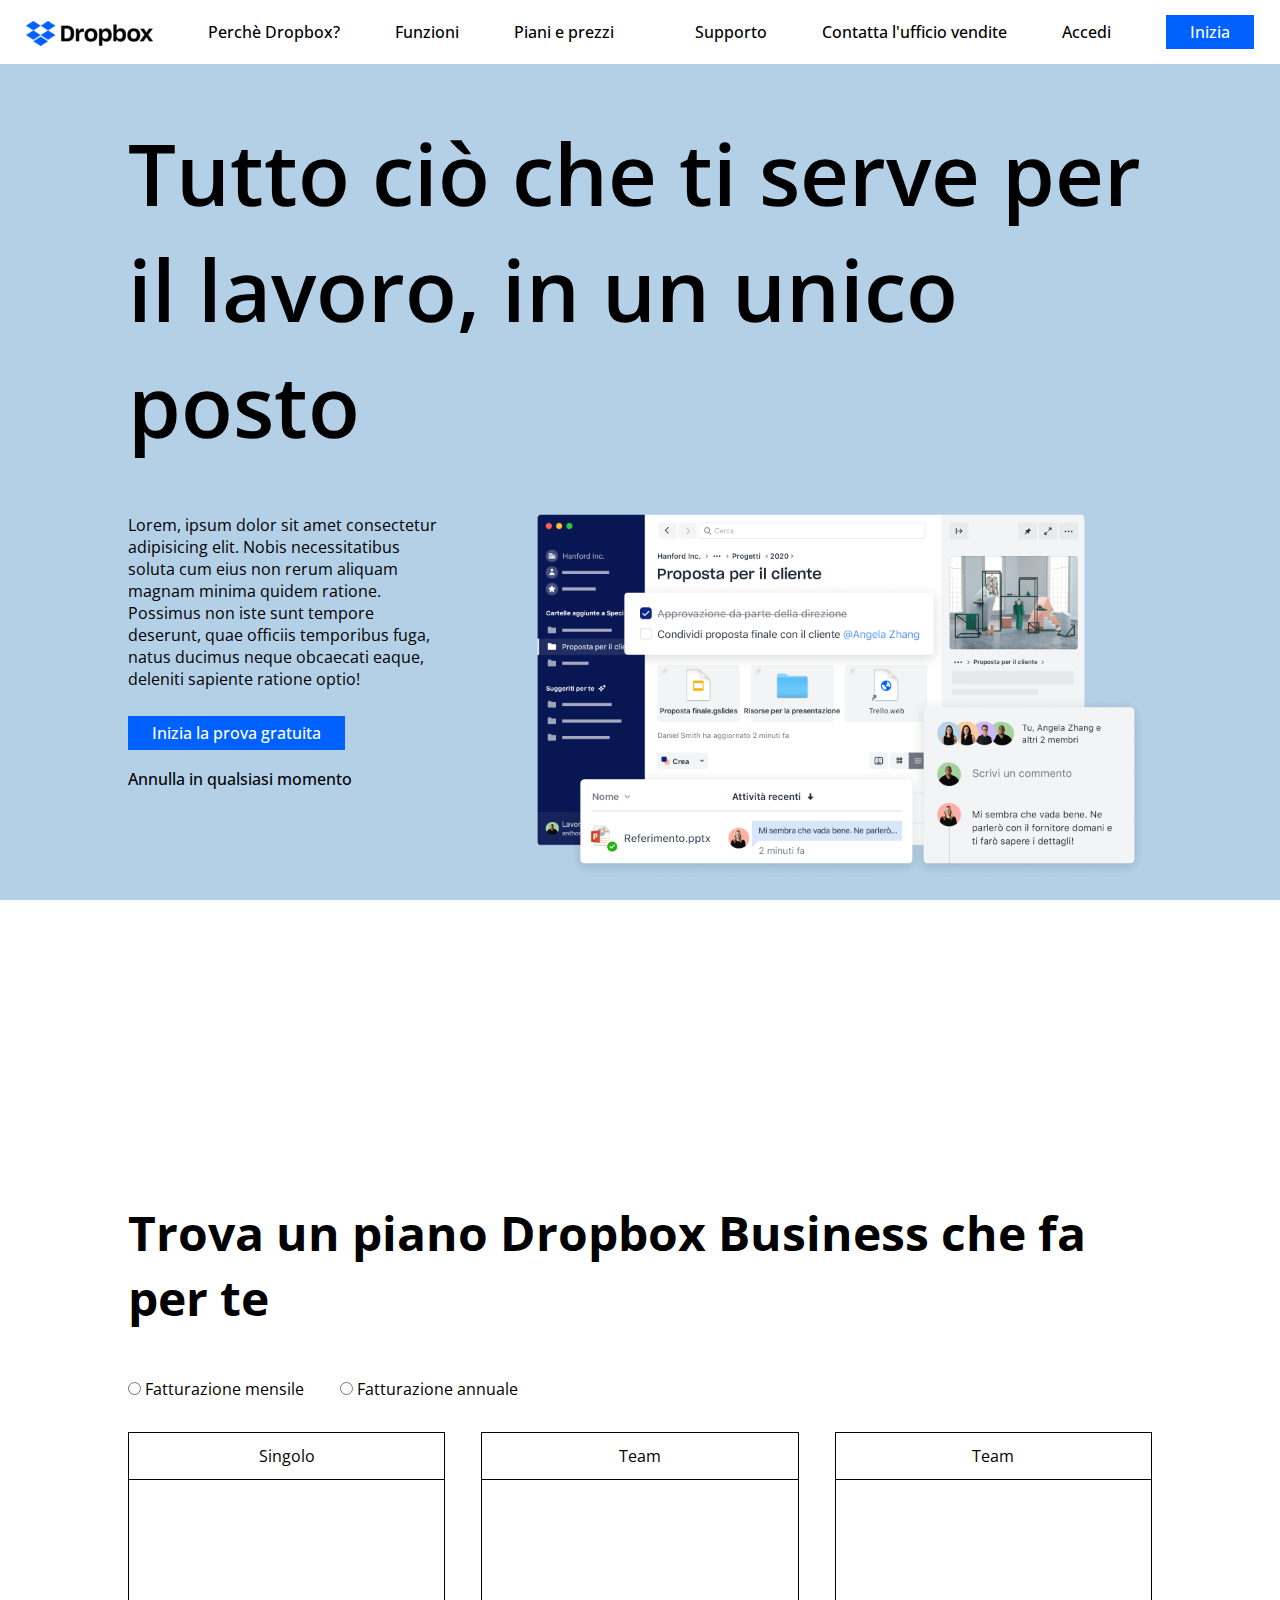
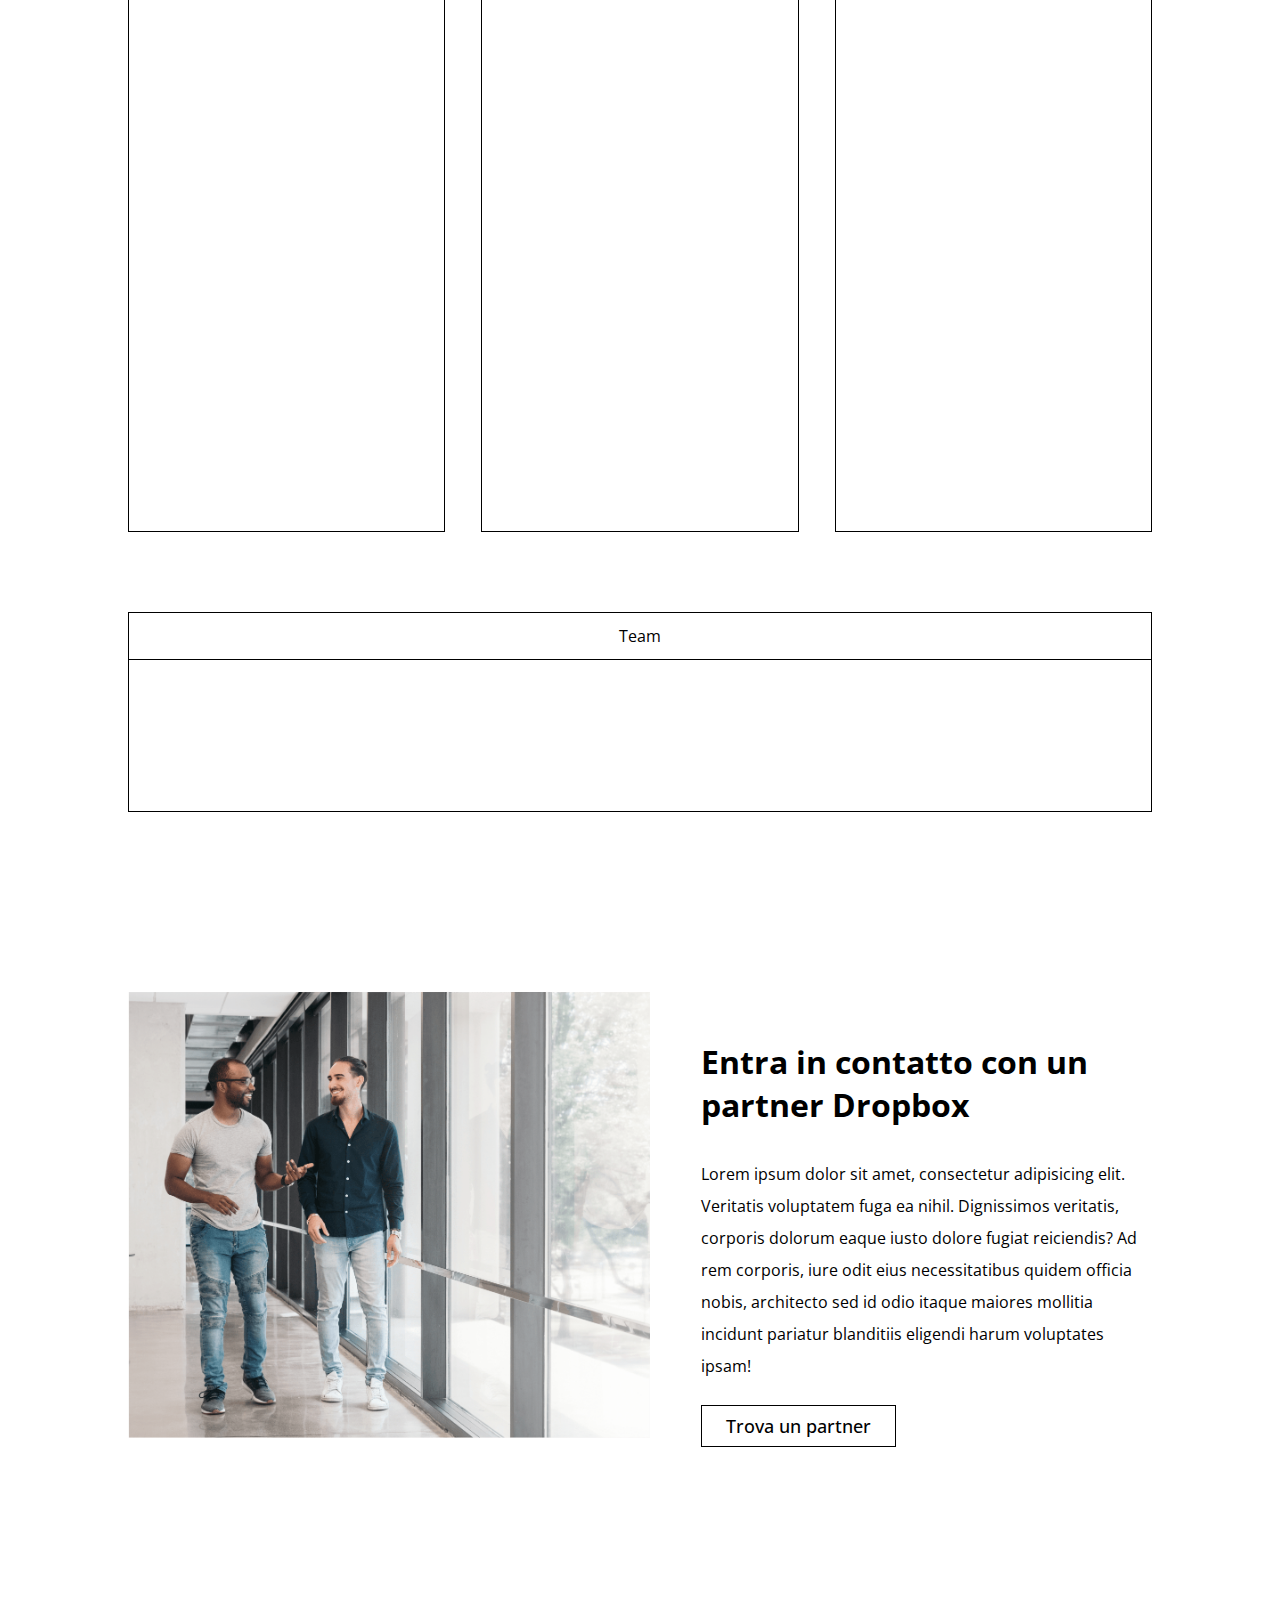
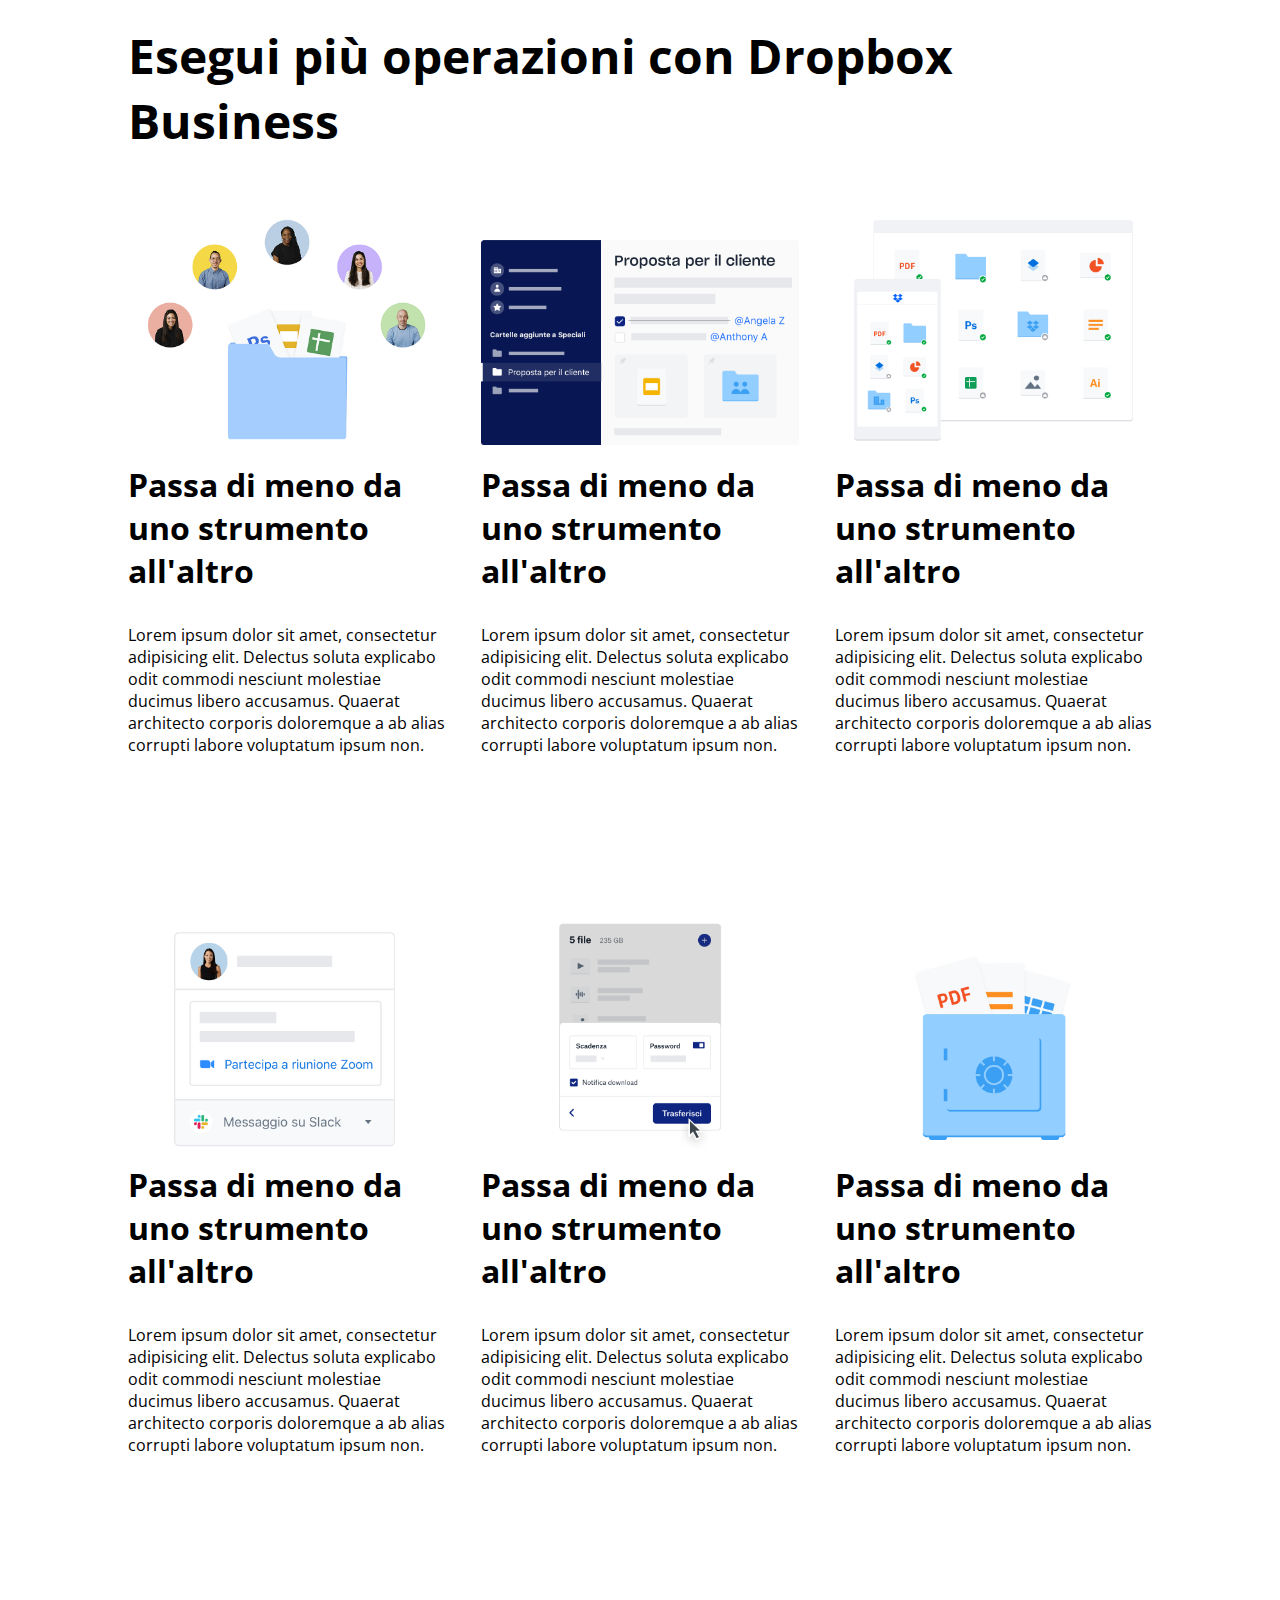
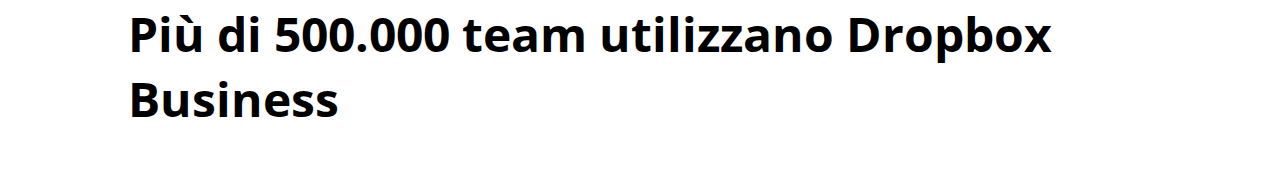
==== commit 18e695c0: "inizio ultime 3 sezioni" ====
--- a/inde.html
+++ b/inde.html
@@ -143,7 +143,7 @@
 
       <section class="row-second clearfix">
 
-        <div class="column col-business-one">
+        <div class="column col">
           <div class="col-pic">
             <img src="img/business-feature-switching-tools.png" alt="Switching">
           </div>
@@ -153,7 +153,7 @@
           </p>
         </div>
 
-        <div class="column ">
+        <div class="column col">
           <div class="col-pic">
             <img src="img/business-feature-coordinate-it.png" alt="Coordinate">
           </div>
@@ -163,7 +163,7 @@
           </p>
         </div>
 
-        <div class="column ">
+        <div class="column">
           <div class="col-pic">
             <img src="img/business-feature-multi-device.png" alt="Multi device">
           </div>
@@ -172,8 +172,10 @@
             Lorem ipsum dolor sit amet, consectetur adipisicing elit. Delectus soluta explicabo odit commodi nesciunt molestiae ducimus libero accusamus. Quaerat architecto corporis doloremque a ab alias corrupti labore voluptatum ipsum non.
           </p>
         </div>  
-
-        <div class="column col-business">
+      </section>
+
+      <section class="row-second clearfix">
+        <div class="column col">
           <div class="col-pic">
             <img src="img/business-feature-integrations-it.png" alt="Integretion">
           </div>
@@ -183,7 +185,7 @@
           </p>
         </div>
 
-        <div class="column ">
+        <div class="column col">
           <div class="col-pic">
             <img src="img/business-feature-send-files-it.png" alt="Send file">
           </div>
@@ -193,7 +195,7 @@
           </p>
         </div>
 
-        <div class="column ">
+        <div class="column">
           <div class="col-pic">
             <img src="img/business-feature-security.png" alt="Security">
           </div>
@@ -202,9 +204,15 @@
             Lorem ipsum dolor sit amet, consectetur adipisicing elit. Delectus soluta explicabo odit commodi nesciunt molestiae ducimus libero accusamus. Quaerat architecto corporis doloremque a ab alias corrupti labore voluptatum ipsum non.
           </p>
         </div>
-
       </section>
-
+    </section>
+
+    <section class="clearfix">
+      <div class="last-title">
+        <h2> 
+          Più di 500.000 team utilizzano Dropbox Business 
+        </h2>
+      </div>
     </section>
 
 
--- a/css/style.css
+++ b/css/style.css
@@ -230,7 +230,6 @@
 
 /* Dropbox Business section */
 .row-second .column {
-  display: inline-block;
   border: none;
 }
 
@@ -238,4 +237,7 @@
   width: 100%;
 }
 
-
+.col {
+  margin-right: 3.5%;
+}
+
